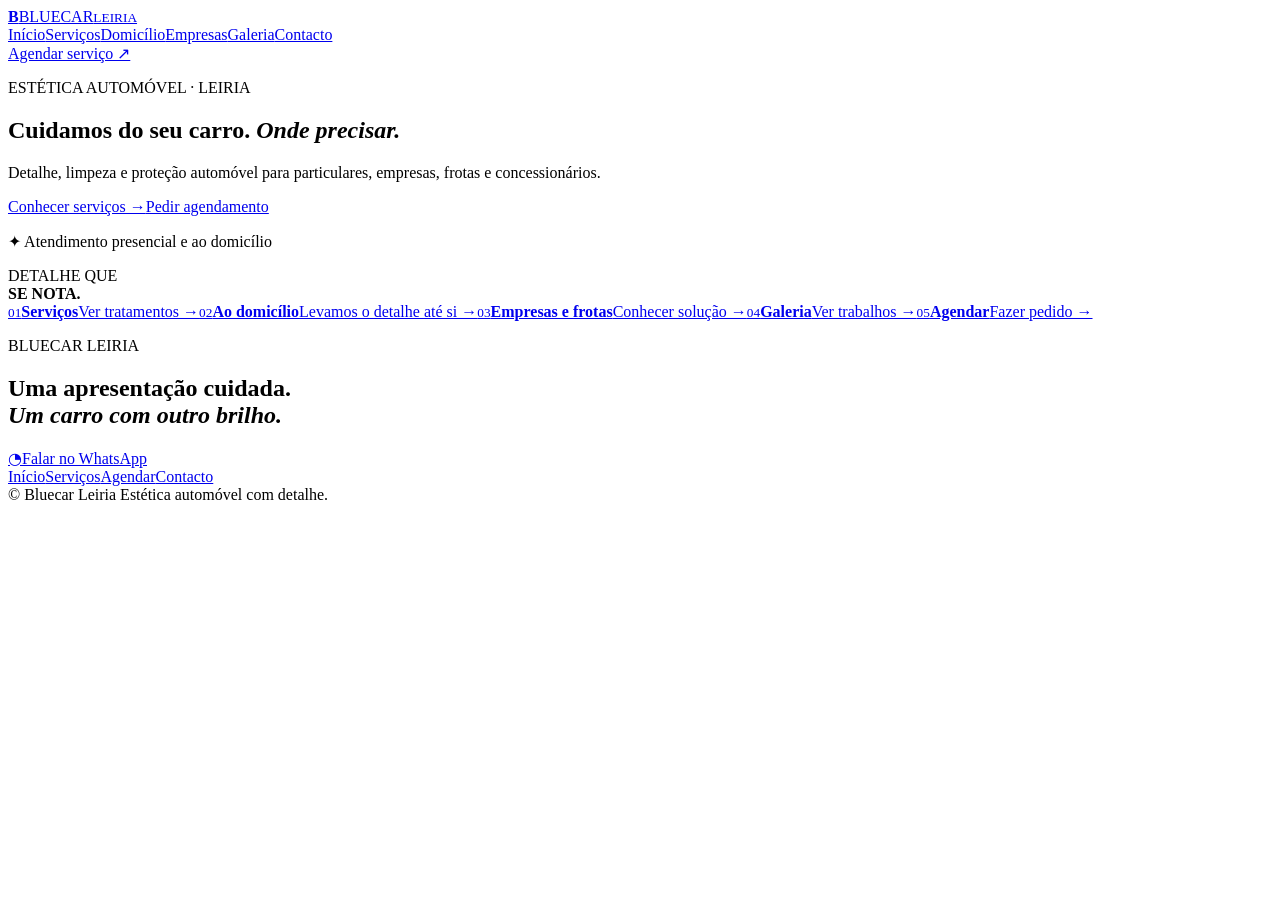
==== index.html @ 25fdef58 "Add index.html" ====
<!doctype html><html lang="pt-PT"><head><meta charset="UTF-8"><meta name="viewport" content="width=device-width,initial-scale=1"><meta name="theme-color" content="#080d14"><link rel="stylesheet" href="styles.css"><title>Bluecar Leiria</title></head><body><header><a class="brand" href="index.html"><b>B</b><span>BLUECAR<small>LEIRIA</small></span></a><nav class="desktop-nav"><a class="active" href="index.html">Início</a><a href="servicos.html">Serviços</a><a href="domicilio.html">Domicílio</a><a href="empresas.html">Empresas</a><a href="galeria.html">Galeria</a><a href="contacto.html">Contacto</a></nav><a class="top-link" href="agendar.html">Agendar serviço ↗</a></header><main><section class="hero home-only"><div><p class="eyebrow">ESTÉTICA AUTOMÓVEL · LEIRIA</p><h1>Cuidamos do seu carro.<em> Onde precisar.</em></h1><p class="lead">Detalhe, limpeza e proteção automóvel para particulares, empresas, frotas e concessionários.</p><div class="actions"><a class="btn primary" href="servicos.html">Conhecer serviços →</a><a class="btn ghost" href="agendar.html">Pedir agendamento</a></div><p class="trust">✦ Atendimento presencial e ao domicílio</p></div><div class="hero-art"><span>DETALHE QUE<br><strong>SE NOTA.</strong></span></div></section><section class="home-links"><a href="servicos.html"><small>01</small><strong>Serviços</strong><span>Ver tratamentos →</span></a><a href="domicilio.html"><small>02</small><strong>Ao domicílio</strong><span>Levamos o detalhe até si →</span></a><a href="empresas.html"><small>03</small><strong>Empresas e frotas</strong><span>Conhecer solução →</span></a><a href="galeria.html"><small>04</small><strong>Galeria</strong><span>Ver trabalhos →</span></a><a href="agendar.html"><small>05</small><strong>Agendar</strong><span>Fazer pedido →</span></a></section><section class="home-statement"><p class="eyebrow">BLUECAR LEIRIA</p><h2>Uma apresentação cuidada.<br><em>Um carro com outro brilho.</em></h2></section></main><a class="wa-float" href="https://wa.me/351914407834" target="_blank">◔<span>Falar no WhatsApp</span></a><nav class="mobile-nav"><a href="index.html">Início</a><a href="servicos.html">Serviços</a><a href="agendar.html">Agendar</a><a href="contacto.html">Contacto</a></nav><footer>© Bluecar Leiria <span>Estética automóvel com detalhe.</span></footer></body></html>
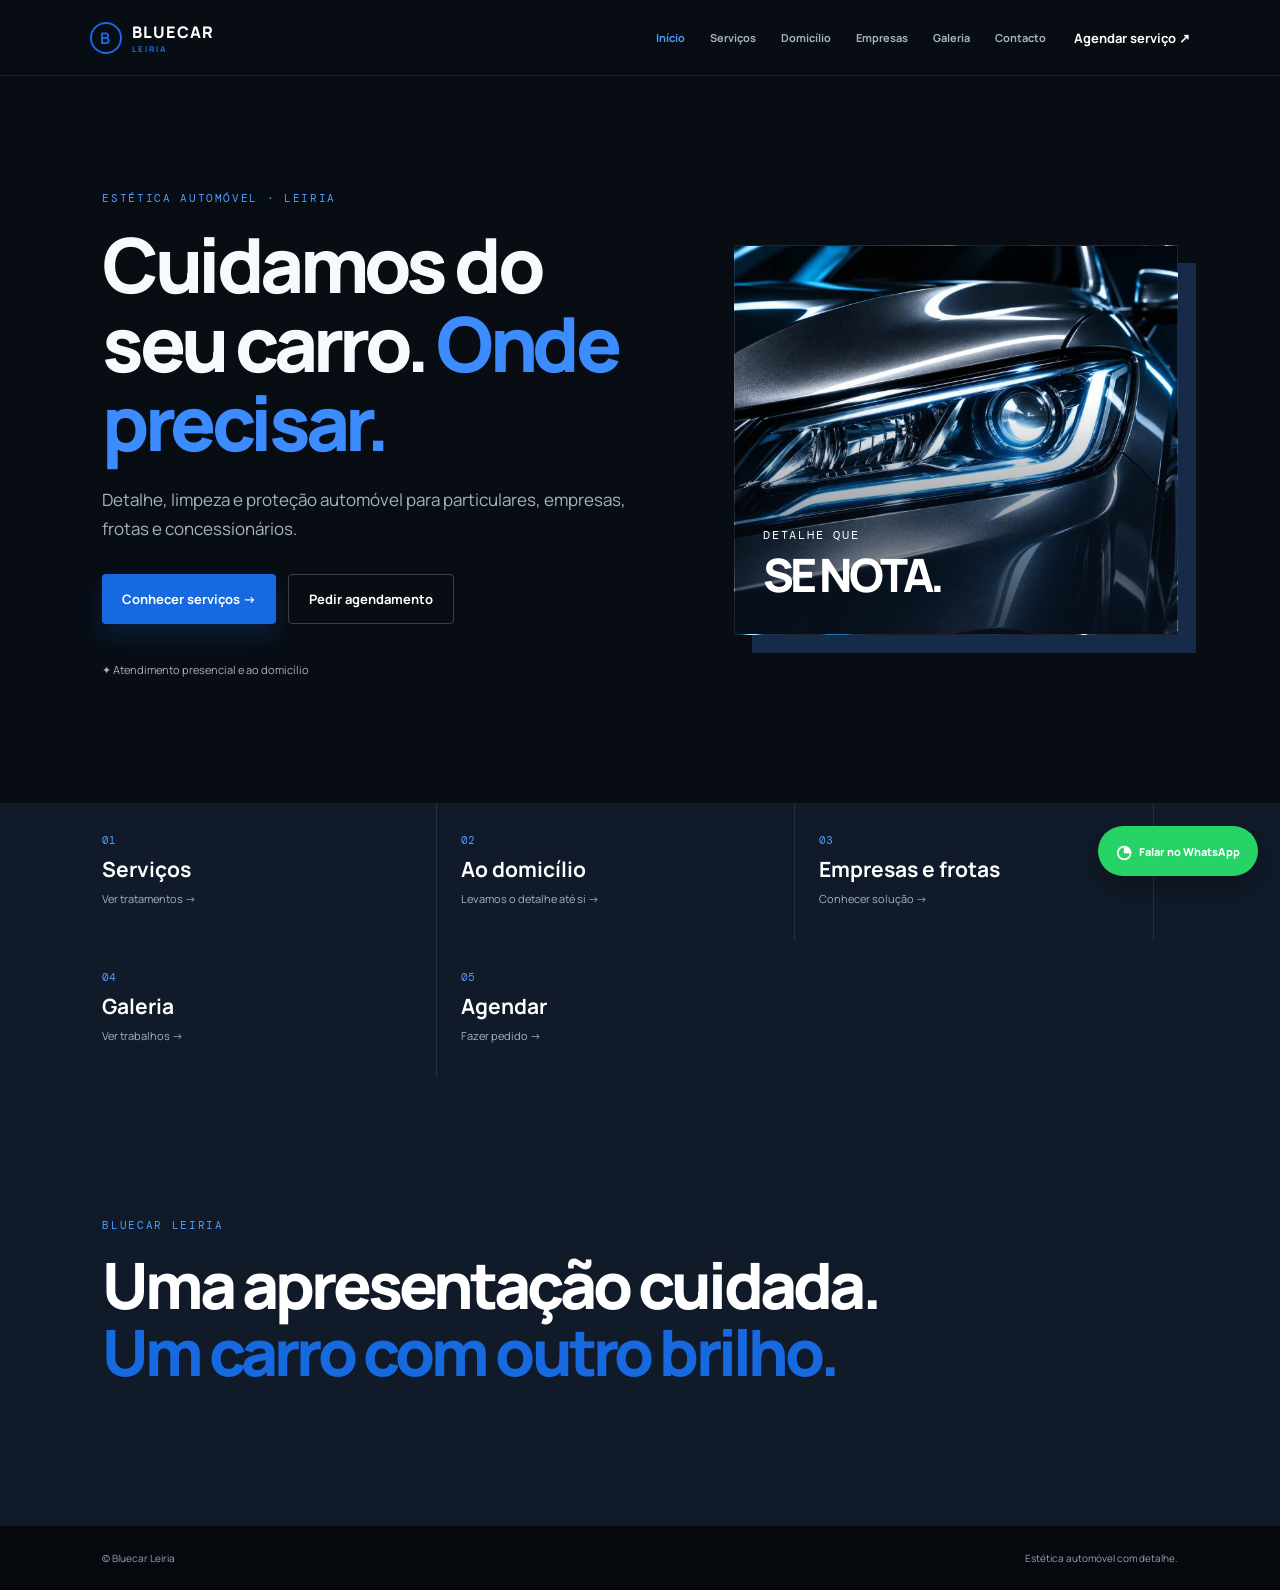
==== commit 49c3c3c3: "Ligar manifesto e registo da PWA" ====
--- a/index.html
+++ b/index.html
@@ -1,2 +1,2 @@
-<!doctype html><html lang="pt-PT"><head><meta charset="UTF-8"><meta name="viewport" content="width=device-width,initial-scale=1"><meta name="theme-color" content="#080d14"><link rel="stylesheet" href="styles.css"><title>Bluecar Leiria</title></head><body><header><a class="brand" href="index.html"><b>B</b><span>BLUECAR<small>LEIRIA</small></span></a><nav class="desktop-nav"><a class="active" href="index.html">Início</a><a href="servicos.html">Serviços</a><a href="domicilio.html">Domicílio</a><a href="empresas.html">Empresas</a><a href="galeria.html">Galeria</a><a href="contacto.html">Contacto</a></nav><a class="top-link" href="agendar.html">Agendar serviço ↗</a></header><main><section class="hero home-only"><div><p class="eyebrow">ESTÉTICA AUTOMÓVEL · LEIRIA</p><h1>Cuidamos do seu carro.<em> Onde precisar.</em></h1><p class="lead">Detalhe, limpeza e proteção automóvel para particulares, empresas, frotas e concessionários.</p><div class="actions"><a class="btn primary" href="servicos.html">Conhecer serviços →</a><a class="btn ghost" href="agendar.html">Pedir agendamento</a></div><p class="trust">✦ Atendimento presencial e ao domicílio</p></div><div class="hero-art"><span>DETALHE QUE<br><strong>SE NOTA.</strong></span></div></section><section class="home-links"><a href="servicos.html"><small>01</small><strong>Serviços</strong><span>Ver tratamentos →</span></a><a href="domicilio.html"><small>02</small><strong>Ao domicílio</strong><span>Levamos o detalhe até si →</span></a><a href="empresas.html"><small>03</small><strong>Empresas e frotas</strong><span>Conhecer solução →</span></a><a href="galeria.html"><small>04</small><strong>Galeria</strong><span>Ver trabalhos →</span></a><a href="agendar.html"><small>05</small><strong>Agendar</strong><span>Fazer pedido →</span></a></section><section class="home-statement"><p class="eyebrow">BLUECAR LEIRIA</p><h2>Uma apresentação cuidada.<br><em>Um carro com outro brilho.</em></h2></section></main><a class="wa-float" href="https://wa.me/351914407834" target="_blank">◔<span>Falar no WhatsApp</span></a><nav class="mobile-nav"><a href="index.html">Início</a><a href="servicos.html">Serviços</a><a href="agendar.html">Agendar</a><a href="contacto.html">Contacto</a></nav><footer>© Bluecar Leiria <span>Estética automóvel com detalhe.</span></footer></body></html>
+<!doctype html><html lang="pt-PT"><head><meta charset="UTF-8"><meta name="viewport" content="width=device-width,initial-scale=1"><meta name="theme-color" content="#080d14"><link rel="manifest" href="manifest.json"><link rel="apple-touch-icon" href="assets/icon-192.jpg"><link rel="stylesheet" href="styles.css"><title>Bluecar Leiria</title></head><body><header><a class="brand" href="index.html"><b>B</b><span>BLUECAR<small>LEIRIA</small></span></a><nav class="desktop-nav"><a class="active" href="index.html">Início</a><a href="servicos.html">Serviços</a><a href="domicilio.html">Domicílio</a><a href="empresas.html">Empresas</a><a href="galeria.html">Galeria</a><a href="contacto.html">Contacto</a></nav><a class="top-link" href="agendar.html">Agendar serviço ↗</a></header><main><section class="hero home-only"><div><p class="eyebrow">ESTÉTICA AUTOMÓVEL · LEIRIA</p><h1>Cuidamos do seu carro.<em> Onde precisar.</em></h1><p class="lead">Detalhe, limpeza e proteção automóvel para particulares, empresas, frotas e concessionários.</p><div class="actions"><a class="btn primary" href="servicos.html">Conhecer serviços →</a><a class="btn ghost" href="agendar.html">Pedir agendamento</a></div><p class="trust">✦ Atendimento presencial e ao domicílio</p></div><div class="hero-art"><span>DETALHE QUE<br><strong>SE NOTA.</strong></span></div></section><section class="home-links"><a href="servicos.html"><small>01</small><strong>Serviços</strong><span>Ver tratamentos →</span></a><a href="domicilio.html"><small>02</small><strong>Ao domicílio</strong><span>Levamos o detalhe até si →</span></a><a href="empresas.html"><small>03</small><strong>Empresas e frotas</strong><span>Conhecer solução →</span></a><a href="galeria.html"><small>04</small><strong>Galeria</strong><span>Ver trabalhos →</span></a><a href="agendar.html"><small>05</small><strong>Agendar</strong><span>Fazer pedido →</span></a></section><section class="home-statement"><p class="eyebrow">BLUECAR LEIRIA</p><h2>Uma apresentação cuidada.<br><em>Um carro com outro brilho.</em></h2></section></main><a class="wa-float" href="https://wa.me/351914407834" target="_blank">◔<span>Falar no WhatsApp</span></a><nav class="mobile-nav"><a href="index.html">Início</a><a href="servicos.html">Serviços</a><a href="agendar.html">Agendar</a><a href="contacto.html">Contacto</a></nav><footer>© Bluecar Leiria <span>Estética automóvel com detalhe.</span></footer><script src="app.js" defer></script></body></html>
 
--- a/styles.css
+++ b/styles.css
@@ -0,0 +1,13 @@
+@import url('https://fonts.googleapis.com/css2?family=DM+Mono&family=Manrope:wght@400;600;700;800&display=swap');:root{--ink:#07111f;--blue:#1769e0;--muted:#738195;--line:#dbe3ec}*{box-sizing:border-box}html{scroll-behavior:smooth}body{margin:0;background:#f8fafc;color:var(--ink);font-family:Manrope,Arial,sans-serif}a{text-decoration:none;color:inherit}header{height:76px;background:#fff;border-bottom:1px solid #eef1f5;display:flex;align-items:center;justify-content:space-between;padding:0 7vw;position:sticky;top:0;z-index:3}.brand{display:flex;align-items:center;gap:10px;font-weight:800;letter-spacing:.08em}.brand b{border:2px solid var(--blue);border-radius:50%;color:var(--blue);width:32px;height:32px;display:grid;place-items:center}.brand small{display:block;color:var(--blue);font-size:8px;letter-spacing:.25em}.top-link{font-size:13px;font-weight:700}.hero{padding:9vw 8vw;display:grid;grid-template-columns:1.1fr .9fr;gap:7vw;align-items:center;background:linear-gradient(125deg,#f8fafc,#edf4fb)}.eyebrow{font:11px 'DM Mono';letter-spacing:.15em;color:var(--blue);margin:0 0 20px}.hero h1,h2{font-size:clamp(40px,6vw,76px);line-height:1.04;letter-spacing:-.06em;margin:0;font-weight:800}.hero h1 em,h2 em{font-style:normal;color:var(--blue)}.lead{color:#5d6878;line-height:1.7;max-width:530px;font-size:17px;margin:24px 0 30px}.actions{display:flex;gap:12px;flex-wrap:wrap}.btn{display:inline-flex;align-items:center;justify-content:center;gap:16px;padding:15px 20px;border-radius:4px;border:0;font-weight:700;font-size:13px;cursor:pointer}.primary{background:var(--blue);color:#fff;box-shadow:0 12px 24px #1769e030}.ghost{border:1px solid #cbd5e1}.trust{font-size:11px;color:#718096;margin-top:38px}.hero-art{height:390px;background:url('assets/gallery-1.jpg') center/cover;box-shadow:22px 22px 0 #d7e4f2;display:flex;align-items:end;padding:28px;color:#fff;position:relative}.hero-art:after{content:'';position:absolute;inset:0;background:linear-gradient(0deg,#07111fcc,transparent 60%)}.hero-art span{z-index:1;font:12px 'DM Mono';letter-spacing:.15em}.hero-art strong{font:800 46px Manrope;letter-spacing:-.08em}.facts{display:grid;grid-template-columns:repeat(3,1fr);gap:25px;background:var(--ink);color:#fff;padding:28px 8vw}.facts div{display:flex;flex-direction:column;gap:7px;border-right:1px solid #ffffff22}.facts div:last-child{border:0}.facts span{font-size:11px;color:#9aaabd}.section{padding:10vw 8vw}.section-title{display:flex;align-items:end;justify-content:space-between;gap:40px;margin-bottom:50px}.section-title h2,.contact h2,.home h2{font-size:clamp(34px,4.5vw,60px)}.section-title>p{max-width:300px;color:var(--muted);font-size:13px;line-height:1.7}.cards{display:grid;grid-template-columns:repeat(4,1fr);gap:14px}.cards article{background:#fff;border:1px solid var(--line);overflow:hidden;transition:.25s}.cards article:hover{transform:translateY(-5px);box-shadow:0 15px 30px #14294515}.cards img{width:100%;aspect-ratio:1.2;object-fit:cover;display:block}.cards article div{padding:20px}.cards small{font:10px 'DM Mono';color:var(--blue)}.cards h3{font-size:18px;margin:12px 0 7px}.cards p{font-size:12px;color:var(--muted);line-height:1.6}.cards a{font-size:11px;color:var(--blue);font-weight:800}.home{background:var(--blue);color:#fff;padding:9vw 8vw;display:flex;justify-content:space-between;gap:60px}.home p:not(.eyebrow){max-width:530px;color:#d8e8ff;line-height:1.7}.light{background:#fff;color:var(--ink);margin-top:15px}.steps{min-width:270px;display:grid;grid-template-columns:45px 1fr;align-content:center;gap:16px;border-left:1px solid #ffffff55;padding-left:28px}.steps b{font:20px 'DM Mono'}.steps span{font-size:12px;align-self:center;color:#d8e8ff}.booking{background:#fff}.booking form{max-width:800px;display:grid;grid-template-columns:1fr 1fr;gap:17px}.booking label{font-size:11px;font-weight:800;display:flex;flex-direction:column;gap:7px}.booking input,.booking select,.booking textarea{font:inherit;font-size:13px;padding:14px;border:1px solid var(--line);background:#f8fafc;border-radius:3px}.full{grid-column:1/-1}.contact{padding:10vw 8vw;background:#eaf2fb;display:flex;justify-content:space-between;gap:50px}.contact>div:last-child{min-width:280px;display:flex;flex-direction:column;gap:18px}.contact a{font-size:13px;font-weight:700;border-bottom:1px solid #bdcddd;padding-bottom:12px;display:flex;justify-content:space-between}.contact a span{font-weight:400;color:#657487}.contact p{font-weight:700;line-height:1.8}.contact small{font-weight:400;color:#657487}footer{background:var(--ink);color:#94a3b8;padding:25px 8vw;font-size:10px;display:flex;justify-content:space-between}@media(max-width:800px){.hero{grid-template-columns:1fr;padding-top:70px}.hero-art{height:280px}.facts{grid-template-columns:1fr}.facts div{border:0;border-bottom:1px solid #ffffff22;padding-bottom:14px}.cards{grid-template-columns:1fr 1fr}.section-title,.home,.contact{display:block}.section-title>p{margin-top:20px}.steps{margin-top:45px}.booking form{grid-template-columns:1fr}.full{grid-column:auto}.contact>div:last-child{margin-top:40px}footer{flex-direction:column;gap:12px}}
+/* local preview artwork */
+.hero-art{background-image:url('assets/gallery-1.jpg')}
+/* Bluecar premium direction v2 */
+body{background:#080d14;color:#f7f9fc}header{background:#080d14;border-bottom:1px solid #ffffff14}.brand{color:#fff}.top-link{color:#fff}.hero{background:#080d14;min-height:650px}.hero h1{color:#f7f9fc}.hero h1 em{color:#3d8cff}.lead{color:#a6b2c2}.ghost{border-color:#ffffff35;color:#fff}.trust{color:#a6b2c2}.hero-art{box-shadow:18px 18px 0 #152b49;border:1px solid #ffffff1c}.facts{background:#101a28;border-top:1px solid #ffffff10}.section{background:#f5f7fa;color:#0b1420}.section-title>p{color:#68788d}.cards article{background:#101a28;border-color:#ffffff14;color:#fff}.cards p{color:#a6b2c2}.cards h3{color:#fff}.home{background:#0f5cca}.booking{background:#f5f7fa}.contact{background:#dce9f8;color:#07111f}footer{background:#05080d}.eyebrow{color:#4e9cff}
+ .fleet{background:#0d1623;color:#fff;padding:10vw 8vw;display:flex;justify-content:space-between;gap:60px}.fleet h2{font-size:clamp(35px,4.5vw,60px)}.fleet p:not(.eyebrow){color:#a6b2c2;max-width:560px;line-height:1.7}.fleet-list{min-width:290px;display:flex;flex-direction:column;justify-content:center}.fleet-list span{padding:20px 0;border-bottom:1px solid #ffffff20;font-size:13px}.fleet-list b{font:14px 'DM Mono';color:#4e9cff;margin-right:18px}.gallery{background:#f5f7fa;color:#0b1420;padding:10vw 8vw}.gallery-grid{display:grid;grid-template-columns:1.4fr .8fr .8fr;gap:14px}.gallery-grid img{width:100%;height:300px;object-fit:cover}.gallery-grid img:first-child{height:420px;grid-row:span 2}.wa-float{position:fixed;right:22px;bottom:24px;z-index:10;background:#25d366;color:#fff;border-radius:999px;padding:13px 18px;box-shadow:0 10px 25px #0004;font-weight:800;font-size:18px}.wa-float span{font-size:11px;margin-left:7px;vertical-align:2px}.mobile-nav{display:none}@media(max-width:800px){.fleet{display:block}.fleet-list{margin-top:40px}.gallery-grid{grid-template-columns:1fr 1fr}.gallery-grid img,.gallery-grid img:first-child{height:180px}.gallery-grid img:first-child{grid-row:auto}.wa-float{bottom:75px}.mobile-nav{display:flex;position:fixed;bottom:0;left:0;right:0;background:#07111fee;backdrop-filter:blur(10px);z-index:9;justify-content:space-around;padding:13px 4px;color:#fff;font-size:10px;font-weight:700}.mobile-nav a{padding:4px 8px}}
+ .desktop-nav{display:flex;gap:25px;margin-left:auto;margin-right:28px}.desktop-nav a{font-size:11px;color:#a6b2c2;font-weight:700}.desktop-nav a:hover,.desktop-nav .active{color:#4e9cff}.page-hero{padding:10vw 8vw;background:#f5f7fa;color:#0b1420}.page-hero.dark{background:#080d14;color:#fff}.page-hero h1{font-size:clamp(44px,7vw,86px);line-height:1.02;letter-spacing:-.07em;margin:0 0 25px}.page-hero h1 em{font-style:normal;color:#1769e0}.page-hero>p:not(.eyebrow){max-width:540px;color:#718096;line-height:1.7}.page-hero.dark>p:not(.eyebrow){color:#a6b2c2}.contact-page{padding:35px 0 0;background:transparent;color:#0b1420}.contact-page>div{min-width:300px}@media(max-width:800px){.desktop-nav{display:none}.page-hero{padding-top:75px}.page-hero h1{font-size:52px}}
+ .home-links{display:grid;grid-template-columns:repeat(3,1fr);background:#101a28;color:#fff;padding:0 8vw}.home-links a{padding:30px 20px 34px 0;border-right:1px solid #ffffff18;margin-right:24px;display:flex;flex-direction:column;gap:8px}.home-links a:last-child{border:0}.home-links small{font:11px 'DM Mono';color:#4e9cff}.home-links strong{font-size:21px}.home-links span{font-size:11px;color:#a6b2c2}.home-statement{padding:11vw 8vw;background:#f5f7fa;color:#0b1420}.home-statement h2{font-size:clamp(35px,5vw,64px)}@media(max-width:800px){.home-links{grid-template-columns:1fr;padding:15px 22px 25px}.home-links a{border:0;border-bottom:1px solid #ffffff18;margin:0;padding:22px 0}.home-statement{padding:80px 22px}}
+ .location{display:grid;grid-template-columns:1fr 1fr;gap:50px;padding:8vw;background:#101a28;color:#fff}.location h2{font-size:clamp(34px,4.5vw,58px)}.location h2 em{font-style:normal;color:#4e9cff}.location ol{padding-left:20px;color:#a6b2c2;line-height:2;font-size:13px}.location li{padding-left:6px}.location .gps{font:12px 'DM Mono';color:#4e9cff;margin-top:25px}.location iframe{width:100%;min-height:380px;border:0;border-radius:4px}@media(max-width:800px){.location{grid-template-columns:1fr;padding:70px 22px}.location iframe{min-height:300px}}
+/* Global dark theme */
+body{background:#080d14;color:#f7f9fc}.page-hero,.gallery,.booking{background:#080d14;color:#f7f9fc}.page-hero>p:not(.eyebrow),.section-title>p{color:#a6b2c2}.section{background:#080d14;color:#f7f9fc}.cards article{background:#101a28;border-color:#ffffff18}.booking input,.booking select,.booking textarea{background:#101a28;color:#fff;border-color:#ffffff22}.booking label{color:#dce6f2}.booking input::placeholder,.booking textarea::placeholder{color:#718096}.contact-page{background:transparent;color:#f7f9fc}.contact-page a{border-color:#ffffff20}.contact-page a span,.contact-page small{color:#a6b2c2}.contact-page p{color:#fff}.gallery-grid img{border:1px solid #ffffff12}.home-statement{background:#101a28;color:#fff}.home-statement h2{color:#fff}
+ .steps-panel{background:#101a28;color:#fff;padding:70px 8vw}.steps-panel .eyebrow{margin-bottom:25px}.steps-panel .steps{max-width:620px;grid-template-columns:55px 1fr;gap:18px}.steps-panel .steps span{font-size:14px;color:#d7e5f6}
+
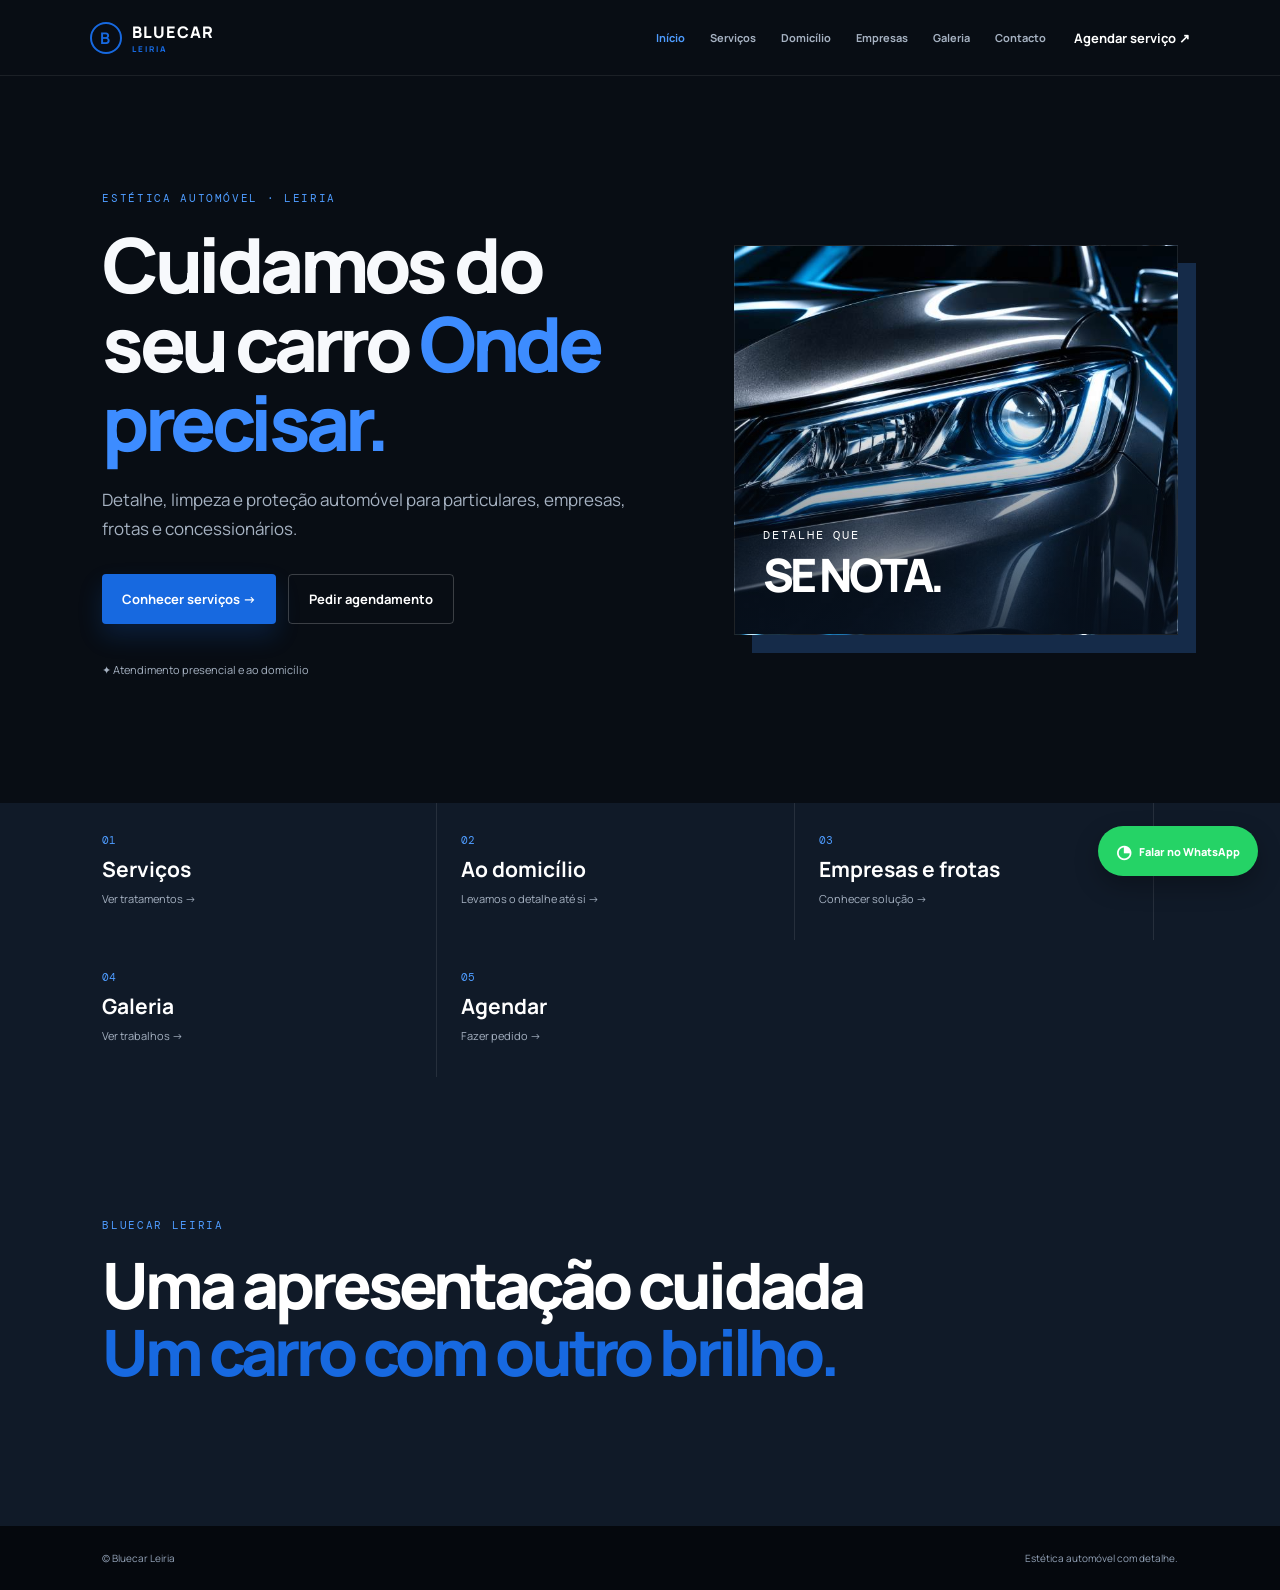
==== commit e3b55410: "Remover pontos finais dos títulos" ====
--- a/index.html
+++ b/index.html
@@ -1,2 +1,2 @@
-<!doctype html><html lang="pt-PT"><head><meta charset="UTF-8"><meta name="viewport" content="width=device-width,initial-scale=1"><meta name="theme-color" content="#080d14"><link rel="manifest" href="manifest.json"><link rel="apple-touch-icon" href="assets/icon-192.jpg"><link rel="stylesheet" href="styles.css"><title>Bluecar Leiria</title></head><body><header><a class="brand" href="index.html"><b>B</b><span>BLUECAR<small>LEIRIA</small></span></a><nav class="desktop-nav"><a class="active" href="index.html">Início</a><a href="servicos.html">Serviços</a><a href="domicilio.html">Domicílio</a><a href="empresas.html">Empresas</a><a href="galeria.html">Galeria</a><a href="contacto.html">Contacto</a></nav><a class="top-link" href="agendar.html">Agendar serviço ↗</a></header><main><section class="hero home-only"><div><p class="eyebrow">ESTÉTICA AUTOMÓVEL · LEIRIA</p><h1>Cuidamos do seu carro.<em> Onde precisar.</em></h1><p class="lead">Detalhe, limpeza e proteção automóvel para particulares, empresas, frotas e concessionários.</p><div class="actions"><a class="btn primary" href="servicos.html">Conhecer serviços →</a><a class="btn ghost" href="agendar.html">Pedir agendamento</a></div><p class="trust">✦ Atendimento presencial e ao domicílio</p></div><div class="hero-art"><span>DETALHE QUE<br><strong>SE NOTA.</strong></span></div></section><section class="home-links"><a href="servicos.html"><small>01</small><strong>Serviços</strong><span>Ver tratamentos →</span></a><a href="domicilio.html"><small>02</small><strong>Ao domicílio</strong><span>Levamos o detalhe até si →</span></a><a href="empresas.html"><small>03</small><strong>Empresas e frotas</strong><span>Conhecer solução →</span></a><a href="galeria.html"><small>04</small><strong>Galeria</strong><span>Ver trabalhos →</span></a><a href="agendar.html"><small>05</small><strong>Agendar</strong><span>Fazer pedido →</span></a></section><section class="home-statement"><p class="eyebrow">BLUECAR LEIRIA</p><h2>Uma apresentação cuidada.<br><em>Um carro com outro brilho.</em></h2></section></main><a class="wa-float" href="https://wa.me/351914407834" target="_blank">◔<span>Falar no WhatsApp</span></a><nav class="mobile-nav"><a href="index.html">Início</a><a href="servicos.html">Serviços</a><a href="agendar.html">Agendar</a><a href="contacto.html">Contacto</a></nav><footer>© Bluecar Leiria <span>Estética automóvel com detalhe.</span></footer><script src="app.js" defer></script></body></html>
+<!doctype html><html lang="pt-PT"><head><meta charset="UTF-8"><meta name="viewport" content="width=device-width,initial-scale=1"><meta name="theme-color" content="#080d14"><link rel="manifest" href="manifest.json"><link rel="apple-touch-icon" href="assets/icon-192.jpg"><link rel="stylesheet" href="styles.css"><title>Bluecar Leiria</title></head><body><header><a class="brand" href="index.html"><b>B</b><span>BLUECAR<small>LEIRIA</small></span></a><nav class="desktop-nav"><a class="active" href="index.html">Início</a><a href="servicos.html">Serviços</a><a href="domicilio.html">Domicílio</a><a href="empresas.html">Empresas</a><a href="galeria.html">Galeria</a><a href="contacto.html">Contacto</a></nav><a class="top-link" href="agendar.html">Agendar serviço ↗</a></header><main><section class="hero home-only"><div><p class="eyebrow">ESTÉTICA AUTOMÓVEL · LEIRIA</p><h1>Cuidamos do seu carro<em> Onde precisar.</em></h1><p class="lead">Detalhe, limpeza e proteção automóvel para particulares, empresas, frotas e concessionários.</p><div class="actions"><a class="btn primary" href="servicos.html">Conhecer serviços →</a><a class="btn ghost" href="agendar.html">Pedir agendamento</a></div><p class="trust">✦ Atendimento presencial e ao domicílio</p></div><div class="hero-art"><span>DETALHE QUE<br><strong>SE NOTA.</strong></span></div></section><section class="home-links"><a href="servicos.html"><small>01</small><strong>Serviços</strong><span>Ver tratamentos →</span></a><a href="domicilio.html"><small>02</small><strong>Ao domicílio</strong><span>Levamos o detalhe até si →</span></a><a href="empresas.html"><small>03</small><strong>Empresas e frotas</strong><span>Conhecer solução →</span></a><a href="galeria.html"><small>04</small><strong>Galeria</strong><span>Ver trabalhos →</span></a><a href="agendar.html"><small>05</small><strong>Agendar</strong><span>Fazer pedido →</span></a></section><section class="home-statement"><p class="eyebrow">BLUECAR LEIRIA</p><h2>Uma apresentação cuidada<br><em>Um carro com outro brilho.</em></h2></section></main><a class="wa-float" href="https://wa.me/351914407834" target="_blank">◔<span>Falar no WhatsApp</span></a><nav class="mobile-nav"><a href="index.html">Início</a><a href="servicos.html">Serviços</a><a href="agendar.html">Agendar</a><a href="contacto.html">Contacto</a></nav><footer>© Bluecar Leiria <span>Estética automóvel com detalhe.</span></footer><script src="app.js" defer></script></body></html>
 
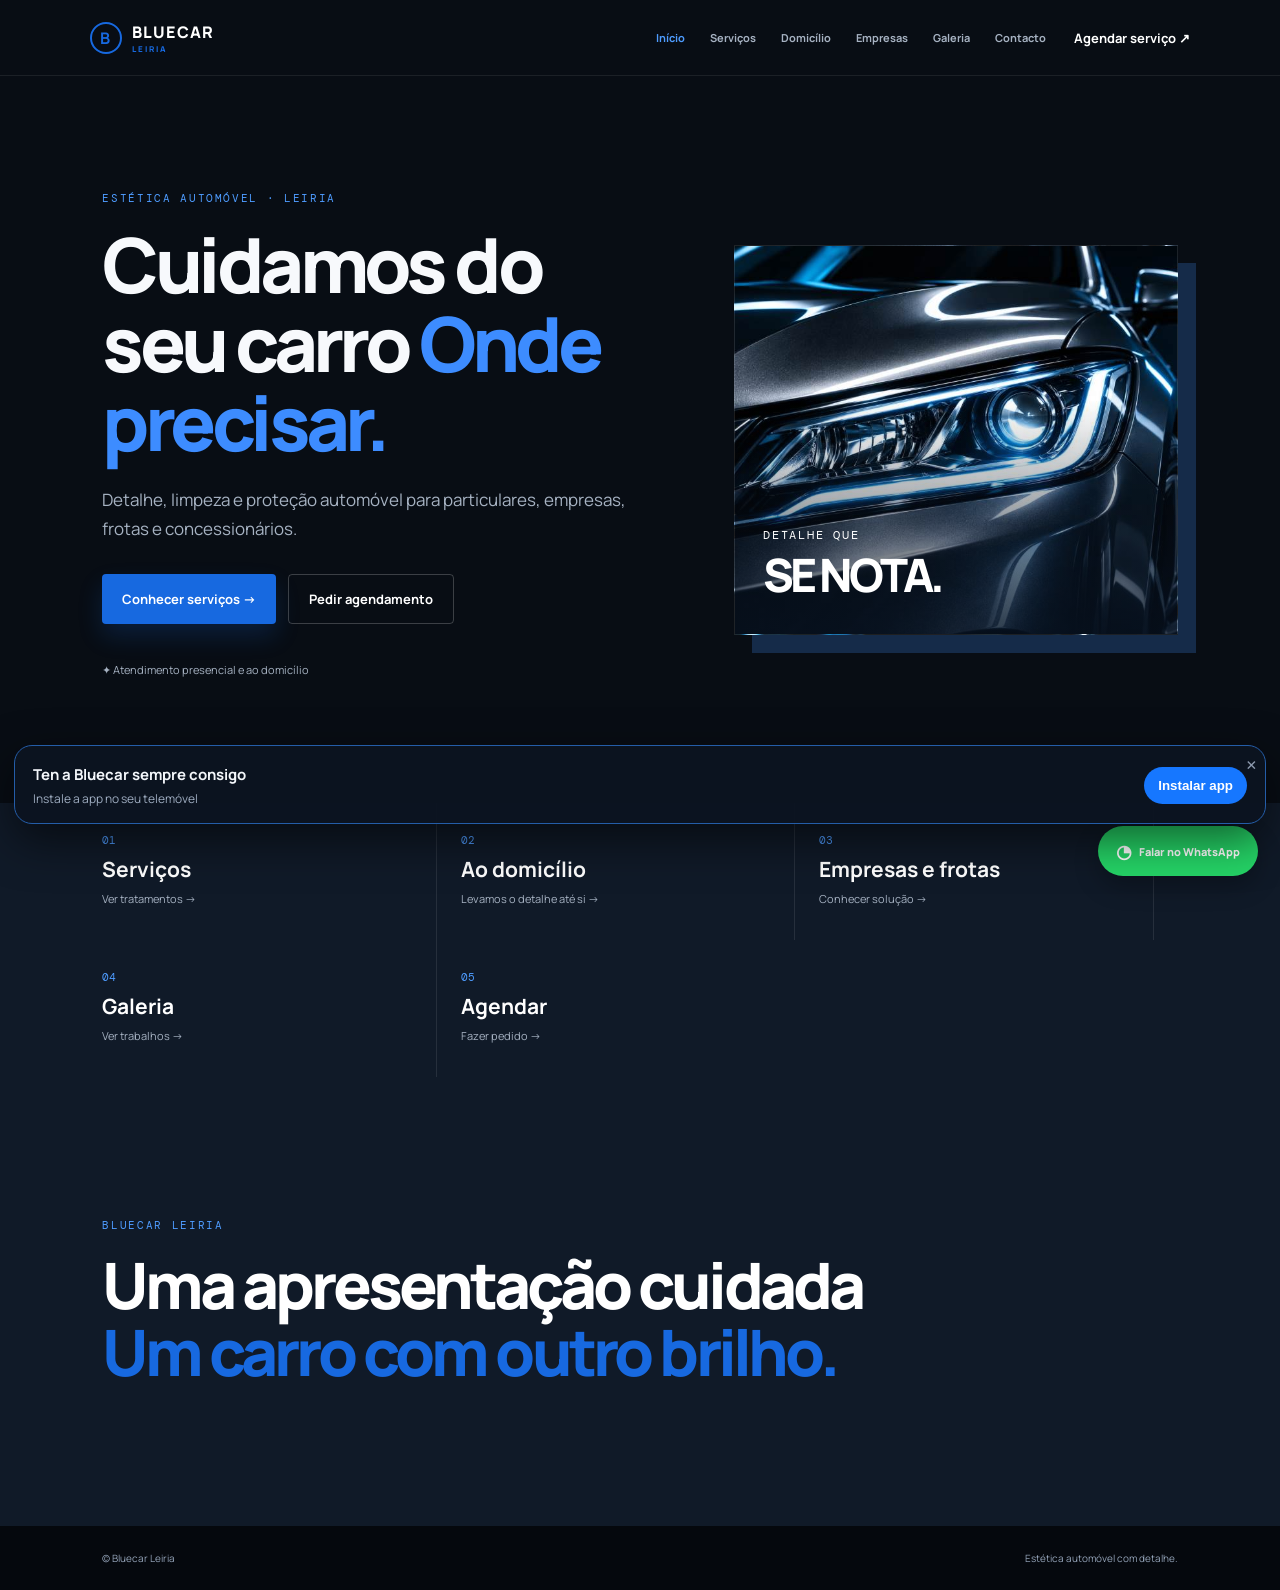
==== commit c1d11e7c: "Mostrar aviso de instalação no telemóvel" ====
--- a/index.html
+++ b/index.html
@@ -1,2 +1,2 @@
-<!doctype html><html lang="pt-PT"><head><meta charset="UTF-8"><meta name="viewport" content="width=device-width,initial-scale=1"><meta name="theme-color" content="#080d14"><link rel="manifest" href="manifest.json"><link rel="apple-touch-icon" href="assets/icon-192.jpg"><link rel="stylesheet" href="styles.css"><title>Bluecar Leiria</title></head><body><header><a class="brand" href="index.html"><b>B</b><span>BLUECAR<small>LEIRIA</small></span></a><nav class="desktop-nav"><a class="active" href="index.html">Início</a><a href="servicos.html">Serviços</a><a href="domicilio.html">Domicílio</a><a href="empresas.html">Empresas</a><a href="galeria.html">Galeria</a><a href="contacto.html">Contacto</a></nav><a class="top-link" href="agendar.html">Agendar serviço ↗</a></header><main><section class="hero home-only"><div><p class="eyebrow">ESTÉTICA AUTOMÓVEL · LEIRIA</p><h1>Cuidamos do seu carro<em> Onde precisar.</em></h1><p class="lead">Detalhe, limpeza e proteção automóvel para particulares, empresas, frotas e concessionários.</p><div class="actions"><a class="btn primary" href="servicos.html">Conhecer serviços →</a><a class="btn ghost" href="agendar.html">Pedir agendamento</a></div><p class="trust">✦ Atendimento presencial e ao domicílio</p></div><div class="hero-art"><span>DETALHE QUE<br><strong>SE NOTA.</strong></span></div></section><section class="home-links"><a href="servicos.html"><small>01</small><strong>Serviços</strong><span>Ver tratamentos →</span></a><a href="domicilio.html"><small>02</small><strong>Ao domicílio</strong><span>Levamos o detalhe até si →</span></a><a href="empresas.html"><small>03</small><strong>Empresas e frotas</strong><span>Conhecer solução →</span></a><a href="galeria.html"><small>04</small><strong>Galeria</strong><span>Ver trabalhos →</span></a><a href="agendar.html"><small>05</small><strong>Agendar</strong><span>Fazer pedido →</span></a></section><section class="home-statement"><p class="eyebrow">BLUECAR LEIRIA</p><h2>Uma apresentação cuidada<br><em>Um carro com outro brilho.</em></h2></section></main><a class="wa-float" href="https://wa.me/351914407834" target="_blank">◔<span>Falar no WhatsApp</span></a><nav class="mobile-nav"><a href="index.html">Início</a><a href="servicos.html">Serviços</a><a href="agendar.html">Agendar</a><a href="contacto.html">Contacto</a></nav><footer>© Bluecar Leiria <span>Estética automóvel com detalhe.</span></footer><script src="app.js" defer></script></body></html>
+<!doctype html><html lang="pt-PT"><head><meta charset="UTF-8"><meta name="viewport" content="width=device-width,initial-scale=1"><meta name="theme-color" content="#080d14"><link rel="manifest" href="manifest.json"><link rel="apple-touch-icon" href="assets/icon-192.jpg"><link rel="stylesheet" href="styles.css"><title>Bluecar Leiria</title></head><body><header><a class="brand" href="index.html"><b>B</b><span>BLUECAR<small>LEIRIA</small></span></a><nav class="desktop-nav"><a class="active" href="index.html">Início</a><a href="servicos.html">Serviços</a><a href="domicilio.html">Domicílio</a><a href="empresas.html">Empresas</a><a href="galeria.html">Galeria</a><a href="contacto.html">Contacto</a></nav><a class="top-link" href="agendar.html">Agendar serviço ↗</a></header><main><section class="hero home-only"><div><p class="eyebrow">ESTÉTICA AUTOMÓVEL · LEIRIA</p><h1>Cuidamos do seu carro<em> Onde precisar.</em></h1><p class="lead">Detalhe, limpeza e proteção automóvel para particulares, empresas, frotas e concessionários.</p><div class="actions"><a class="btn primary" href="servicos.html">Conhecer serviços →</a><a class="btn ghost" href="agendar.html">Pedir agendamento</a></div><p class="trust">✦ Atendimento presencial e ao domicílio</p></div><div class="hero-art"><span>DETALHE QUE<br><strong>SE NOTA.</strong></span></div></section><section class="home-links"><a href="servicos.html"><small>01</small><strong>Serviços</strong><span>Ver tratamentos →</span></a><a href="domicilio.html"><small>02</small><strong>Ao domicílio</strong><span>Levamos o detalhe até si →</span></a><a href="empresas.html"><small>03</small><strong>Empresas e frotas</strong><span>Conhecer solução →</span></a><a href="galeria.html"><small>04</small><strong>Galeria</strong><span>Ver trabalhos →</span></a><a href="agendar.html"><small>05</small><strong>Agendar</strong><span>Fazer pedido →</span></a></section><section class="home-statement"><p class="eyebrow">BLUECAR LEIRIA</p><h2>Uma apresentação cuidada<br><em>Um carro com outro brilho.</em></h2></section></main><a class="wa-float" href="https://wa.me/351914407834" target="_blank">◔<span>Falar no WhatsApp</span></a><nav class="mobile-nav"><a href="index.html">Início</a><a href="servicos.html">Serviços</a><a href="agendar.html">Agendar</a><a href="contacto.html">Contacto</a></nav><footer>© Bluecar Leiria <span>Estética automóvel com detalhe.</span></footer><script src="app.js" defer></script><div id="install-banner"><strong>Ten a Bluecar sempre consigo</strong><span>Instale a app no seu telemóvel</span><button>Instalar app</button><i aria-label="Fechar">×</i></div><script src="app.js" defer></script></body></html>
 
--- a/styles.css
+++ b/styles.css
@@ -11,3 +11,5 @@
 body{background:#080d14;color:#f7f9fc}.page-hero,.gallery,.booking{background:#080d14;color:#f7f9fc}.page-hero>p:not(.eyebrow),.section-title>p{color:#a6b2c2}.section{background:#080d14;color:#f7f9fc}.cards article{background:#101a28;border-color:#ffffff18}.booking input,.booking select,.booking textarea{background:#101a28;color:#fff;border-color:#ffffff22}.booking label{color:#dce6f2}.booking input::placeholder,.booking textarea::placeholder{color:#718096}.contact-page{background:transparent;color:#f7f9fc}.contact-page a{border-color:#ffffff20}.contact-page a span,.contact-page small{color:#a6b2c2}.contact-page p{color:#fff}.gallery-grid img{border:1px solid #ffffff12}.home-statement{background:#101a28;color:#fff}.home-statement h2{color:#fff}
  .steps-panel{background:#101a28;color:#fff;padding:70px 8vw}.steps-panel .eyebrow{margin-bottom:25px}.steps-panel .steps{max-width:620px;grid-template-columns:55px 1fr;gap:18px}.steps-panel .steps span{font-size:14px;color:#d7e5f6}
 
+
+#install-banner{position:fixed;z-index:50;left:14px;right:14px;bottom:76px;padding:18px 18px 16px;border:1px solid #245da8;border-radius:18px;background:rgba(12,20,32,.97);box-shadow:0 16px 45px rgba(0,0,0,.55);display:grid;grid-template-columns:1fr auto;gap:5px 14px;align-items:center;color:#f4f7fb}#install-banner strong{font-size:15px}#install-banner span{font-size:12px;color:#9eacc0;grid-column:1}#install-banner button{grid-column:2;grid-row:1/3;border:0;border-radius:999px;background:#1677ff;color:white;padding:11px 14px;font-weight:700}#install-banner i{position:absolute;right:8px;top:4px;color:#8d9aae;font-style:normal;font-size:22px;cursor:pointer}
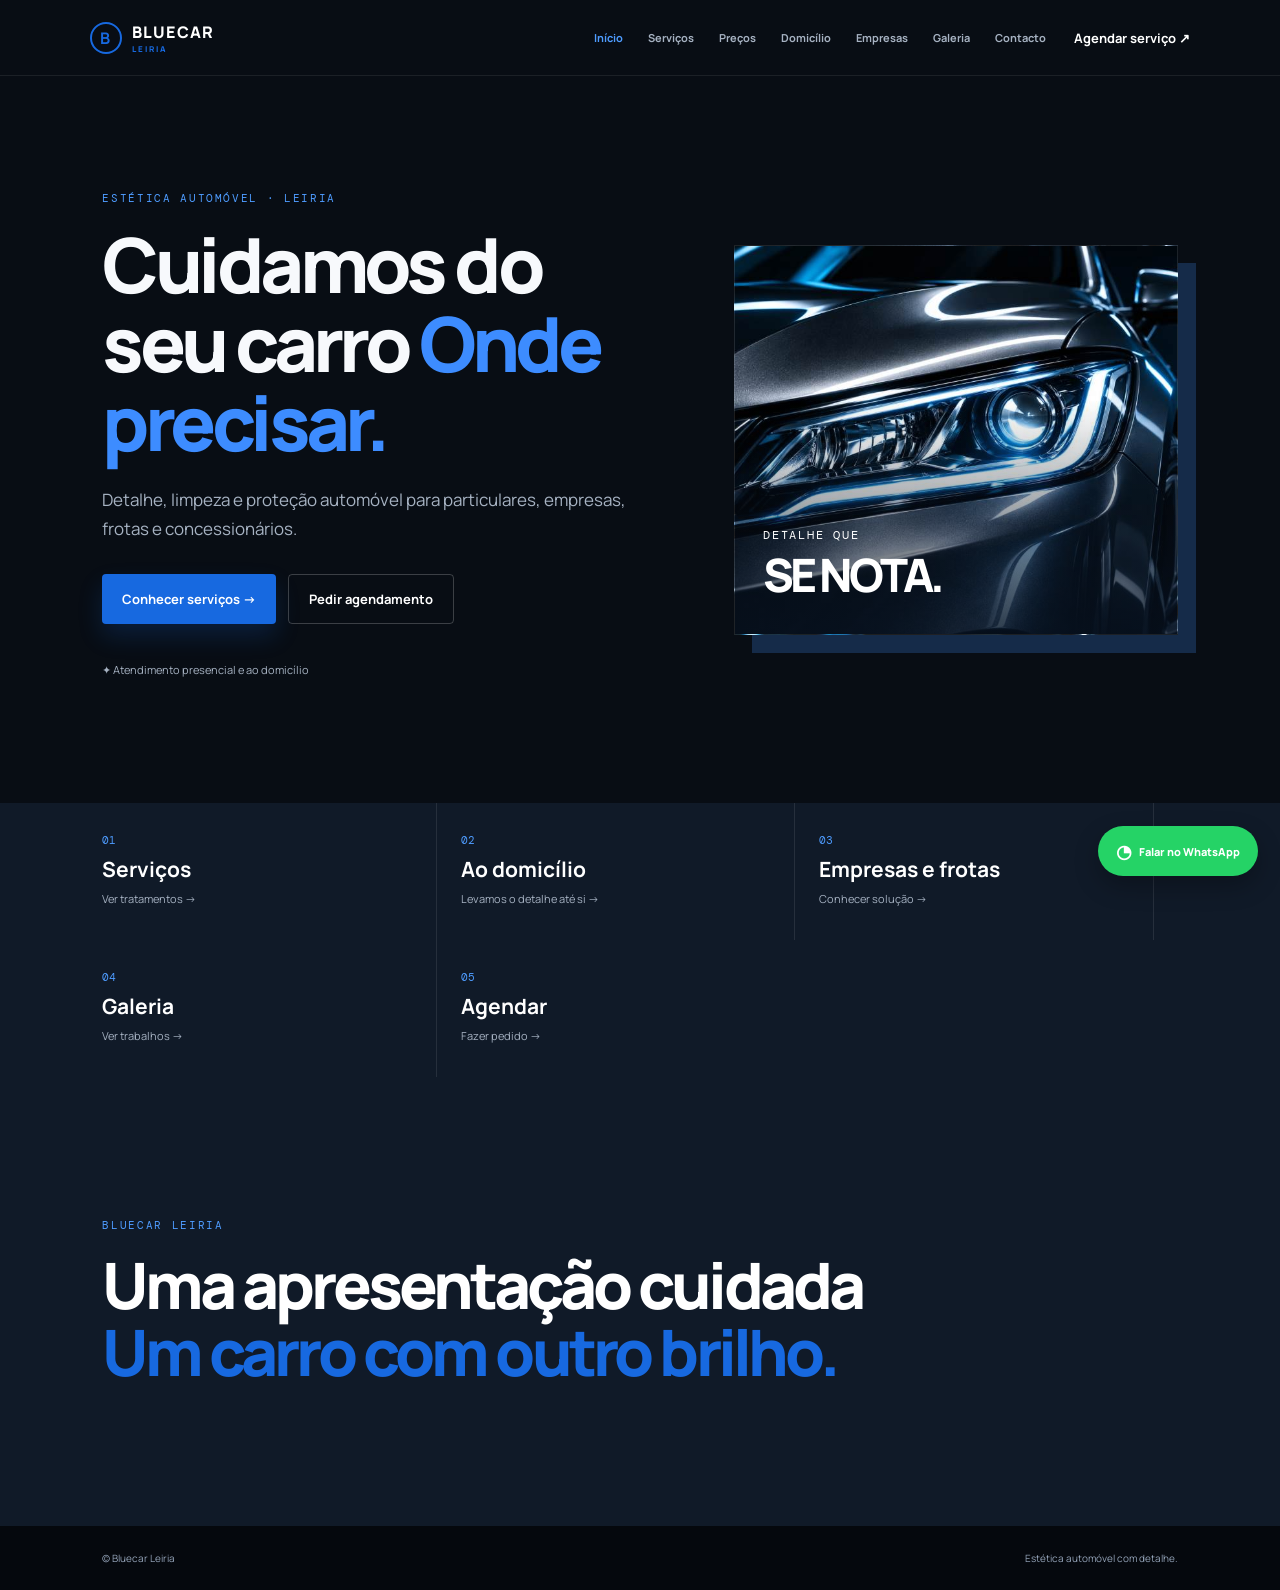
==== commit c2738825: "Adicionar preços à navegação" ====
--- a/index.html
+++ b/index.html
@@ -1,2 +1,2 @@
-<!doctype html><html lang="pt-PT"><head><meta charset="UTF-8"><meta name="viewport" content="width=device-width,initial-scale=1"><meta name="theme-color" content="#080d14"><link rel="manifest" href="manifest.json"><link rel="apple-touch-icon" href="assets/icon-192.jpg"><link rel="stylesheet" href="styles.css"><title>Bluecar Leiria</title></head><body><header><a class="brand" href="index.html"><b>B</b><span>BLUECAR<small>LEIRIA</small></span></a><nav class="desktop-nav"><a class="active" href="index.html">Início</a><a href="servicos.html">Serviços</a><a href="domicilio.html">Domicílio</a><a href="empresas.html">Empresas</a><a href="galeria.html">Galeria</a><a href="contacto.html">Contacto</a></nav><a class="top-link" href="agendar.html">Agendar serviço ↗</a></header><main><section class="hero home-only"><div><p class="eyebrow">ESTÉTICA AUTOMÓVEL · LEIRIA</p><h1>Cuidamos do seu carro<em> Onde precisar.</em></h1><p class="lead">Detalhe, limpeza e proteção automóvel para particulares, empresas, frotas e concessionários.</p><div class="actions"><a class="btn primary" href="servicos.html">Conhecer serviços →</a><a class="btn ghost" href="agendar.html">Pedir agendamento</a></div><p class="trust">✦ Atendimento presencial e ao domicílio</p></div><div class="hero-art"><span>DETALHE QUE<br><strong>SE NOTA.</strong></span></div></section><section class="home-links"><a href="servicos.html"><small>01</small><strong>Serviços</strong><span>Ver tratamentos →</span></a><a href="domicilio.html"><small>02</small><strong>Ao domicílio</strong><span>Levamos o detalhe até si →</span></a><a href="empresas.html"><small>03</small><strong>Empresas e frotas</strong><span>Conhecer solução →</span></a><a href="galeria.html"><small>04</small><strong>Galeria</strong><span>Ver trabalhos →</span></a><a href="agendar.html"><small>05</small><strong>Agendar</strong><span>Fazer pedido →</span></a></section><section class="home-statement"><p class="eyebrow">BLUECAR LEIRIA</p><h2>Uma apresentação cuidada<br><em>Um carro com outro brilho.</em></h2></section></main><a class="wa-float" href="https://wa.me/351914407834" target="_blank">◔<span>Falar no WhatsApp</span></a><nav class="mobile-nav"><a href="index.html">Início</a><a href="servicos.html">Serviços</a><a href="agendar.html">Agendar</a><a href="contacto.html">Contacto</a></nav><footer>© Bluecar Leiria <span>Estética automóvel com detalhe.</span></footer><script src="app.js" defer></script><div id="install-banner"><strong>Ten a Bluecar sempre consigo</strong><span>Instale a app no seu telemóvel</span><button>Instalar app</button><i aria-label="Fechar">×</i></div><script src="app.js" defer></script></body></html>
+<!doctype html><html lang="pt-PT"><head><meta charset="UTF-8"><meta name="viewport" content="width=device-width,initial-scale=1"><meta name="theme-color" content="#080d14"><link rel="manifest" href="manifest.json"><link rel="apple-touch-icon" href="assets/icon-192.jpg"><link rel="stylesheet" href="styles.css"><title>Bluecar Leiria</title></head><body><header><a class="brand" href="index.html"><b>B</b><span>BLUECAR<small>LEIRIA</small></span></a><nav class="desktop-nav"><a class="active" href="index.html">Início</a><a href="servicos.html">Serviços</a><a href="precos.html">Preços</a><a href="domicilio.html">Domicílio</a><a href="empresas.html">Empresas</a><a href="galeria.html">Galeria</a><a href="contacto.html">Contacto</a></nav><a class="top-link" href="agendar.html">Agendar serviço ↗</a></header><main><section class="hero home-only"><div><p class="eyebrow">ESTÉTICA AUTOMÓVEL · LEIRIA</p><h1>Cuidamos do seu carro<em> Onde precisar.</em></h1><p class="lead">Detalhe, limpeza e proteção automóvel para particulares, empresas, frotas e concessionários.</p><div class="actions"><a class="btn primary" href="servicos.html">Conhecer serviços →</a><a class="btn ghost" href="agendar.html">Pedir agendamento</a></div><p class="trust">✦ Atendimento presencial e ao domicílio</p></div><div class="hero-art"><span>DETALHE QUE<br><strong>SE NOTA.</strong></span></div></section><section class="home-links"><a href="servicos.html"><small>01</small><strong>Serviços</strong><span>Ver tratamentos →</span></a><a href="domicilio.html"><small>02</small><strong>Ao domicílio</strong><span>Levamos o detalhe até si →</span></a><a href="empresas.html"><small>03</small><strong>Empresas e frotas</strong><span>Conhecer solução →</span></a><a href="galeria.html"><small>04</small><strong>Galeria</strong><span>Ver trabalhos →</span></a><a href="agendar.html"><small>05</small><strong>Agendar</strong><span>Fazer pedido →</span></a></section><section class="home-statement"><p class="eyebrow">BLUECAR LEIRIA</p><h2>Uma apresentação cuidada<br><em>Um carro com outro brilho.</em></h2></section></main><a class="wa-float" href="https://wa.me/351914407834" target="_blank">◔<span>Falar no WhatsApp</span></a><nav class="mobile-nav"><a href="index.html">Início</a><a href="servicos.html">Serviços</a><a href="agendar.html">Agendar</a><a href="contacto.html">Contacto</a></nav><footer>© Bluecar Leiria <span>Estética automóvel com detalhe.</span></footer><script src="app.js" defer></script><div id="install-banner"><strong>Ten a Bluecar sempre consigo</strong><span>Instale a app no seu telemóvel</span><button>Instalar app</button><i aria-label="Fechar">×</i></div><script src="app.js" defer></script></body></html>
 
--- a/styles.css
+++ b/styles.css
@@ -12,4 +12,9 @@
  .steps-panel{background:#101a28;color:#fff;padding:70px 8vw}.steps-panel .eyebrow{margin-bottom:25px}.steps-panel .steps{max-width:620px;grid-template-columns:55px 1fr;gap:18px}.steps-panel .steps span{font-size:14px;color:#d7e5f6}
 
 
-#install-banner{position:fixed;z-index:50;left:14px;right:14px;bottom:76px;padding:18px 18px 16px;border:1px solid #245da8;border-radius:18px;background:rgba(12,20,32,.97);box-shadow:0 16px 45px rgba(0,0,0,.55);display:grid;grid-template-columns:1fr auto;gap:5px 14px;align-items:center;color:#f4f7fb}#install-banner strong{font-size:15px}#install-banner span{font-size:12px;color:#9eacc0;grid-column:1}#install-banner button{grid-column:2;grid-row:1/3;border:0;border-radius:999px;background:#1677ff;color:white;padding:11px 14px;font-weight:700}#install-banner i{position:absolute;right:8px;top:4px;color:#8d9aae;font-style:normal;font-size:22px;cursor:pointer}+#install-banner{position:fixed;z-index:50;left:14px;right:14px;bottom:76px;padding:18px 18px 16px;border:1px solid #245da8;border-radius:18px;background:rgba(12,20,32,.97);box-shadow:0 16px 45px rgba(0,0,0,.55);display:grid;grid-template-columns:1fr auto;gap:5px 14px;align-items:center;color:#f4f7fb}#install-banner strong{font-size:15px}#install-banner span{font-size:12px;color:#9eacc0;grid-column:1}#install-banner button{grid-column:2;grid-row:1/3;border:0;border-radius:999px;background:#1677ff;color:white;padding:11px 14px;font-weight:700}#install-banner i{position:absolute;right:8px;top:4px;color:#8d9aae;font-style:normal;font-size:22px;cursor:pointer}
+@media (min-width:701px){#install-banner{display:none!important}}
+.visual-cards{padding:8vw;background:#080d14;display:grid;grid-template-columns:repeat(3,1fr);gap:16px}.visual-cards article{background:#101a28;border:1px solid #ffffff18;overflow:hidden}.visual-cards img{width:100%;aspect-ratio:1.5;object-fit:cover;display:block}.visual-cards article div{padding:24px}.visual-cards small{font:10px 'DM Mono';color:#4e9cff}.visual-cards h2{font-size:24px;letter-spacing:-.04em;margin:14px 0 10px;color:#fff}.visual-cards p{color:#a6b2c2;line-height:1.7;font-size:13px}.feature-band{padding:8vw;background:#0f5cca;color:#fff}.feature-band h2{font-size:clamp(34px,5vw,64px);margin:0 0 28px}.feature-band h2 em{color:#b9d6ff;font-style:normal}.feature-band .ghost{color:#fff;border-color:#ffffff66}.contact-cards{display:grid;grid-template-columns:repeat(3,1fr);gap:14px;margin-top:45px;max-width:900px}.contact-cards a{background:#101a28;border:1px solid #ffffff18;padding:24px;display:flex;flex-direction:column;gap:12px}.contact-cards small{font:10px 'DM Mono';color:#4e9cff}.contact-cards strong{font-size:15px;color:#fff}@media(max-width:800px){.visual-cards{grid-template-columns:1fr;padding:55px 22px}.contact-cards{grid-template-columns:1fr;margin-top:35px}}
+.price-section{padding:9vw 8vw;background:#101a28;color:#fff}.price-section .section-title{margin-bottom:38px}.price-section .section-title>p{color:#a6b2c2}.price-table{border-top:1px solid #ffffff22}.price-row{display:grid;grid-template-columns:1.1fr 1.5fr .7fr;gap:25px;align-items:center;padding:20px 0;border-bottom:1px solid #ffffff18;font-size:13px;color:#c7d3e2}.price-row>span:first-child{display:flex;flex-direction:column;gap:6px}.price-row b{color:#fff;font-size:15px}.price-row small{font:10px 'DM Mono';color:#4e9cff;text-transform:uppercase;letter-spacing:.08em}.price-row strong{color:#fff;text-align:right}.price-head{font:10px 'DM Mono';color:#718096;text-transform:uppercase;letter-spacing:.1em;padding:0 0 14px}.price-head strong{color:#4e9cff}.price-note{font-size:12px;color:#a6b2c2;line-height:1.7;max-width:650px;margin:28px 0 20px}@media(max-width:800px){.price-section{padding:65px 22px}.price-row{grid-template-columns:1fr;gap:8px}.price-row strong{text-align:left;margin-top:4px}.price-head{display:none}}
+.pack-grid{display:grid;grid-template-columns:repeat(3,1fr);gap:14px;margin:42px 0 25px}.pack-grid article{position:relative;background:#172437;border:1px solid #ffffff18;padding:25px;min-height:190px;display:flex;flex-direction:column;align-items:flex-start}.pack-grid article.featured{border-color:#3187ff;box-shadow:0 0 0 1px #3187ff33}.pack-grid article>span{position:absolute;top:12px;right:12px;background:#1769e0;color:#fff;padding:5px 8px;border-radius:99px;font:9px 'DM Mono'}.pack-grid small{font:10px 'DM Mono';color:#4e9cff;letter-spacing:.08em}.pack-grid h3{font-size:18px;color:#fff;margin:14px 0 8px}.pack-grid p{font-size:12px;line-height:1.6;color:#a6b2c2;margin:0 0 18px}.pack-grid strong{margin-top:auto;color:#fff;font-size:20px}@media(max-width:800px){.pack-grid{grid-template-columns:1fr}}
+.pricing-divider{margin:70px 0 25px;border-top:1px solid #ffffff18;padding-top:48px}.pricing-divider h2{font-size:clamp(34px,4.5vw,58px);margin:0}.pricing-divider h2 em{font-style:normal;color:#4e9cff}.price-extra{display:grid;grid-template-columns:1fr auto;gap:12px 25px;margin:35px 0 20px;padding:20px 0;border-top:1px solid #ffffff18;border-bottom:1px solid #ffffff18;color:#a6b2c2;font-size:13px}.price-extra strong{color:#fff}@media(max-width:800px){.price-extra{grid-template-columns:1fr}.price-extra strong{text-align:left}}
